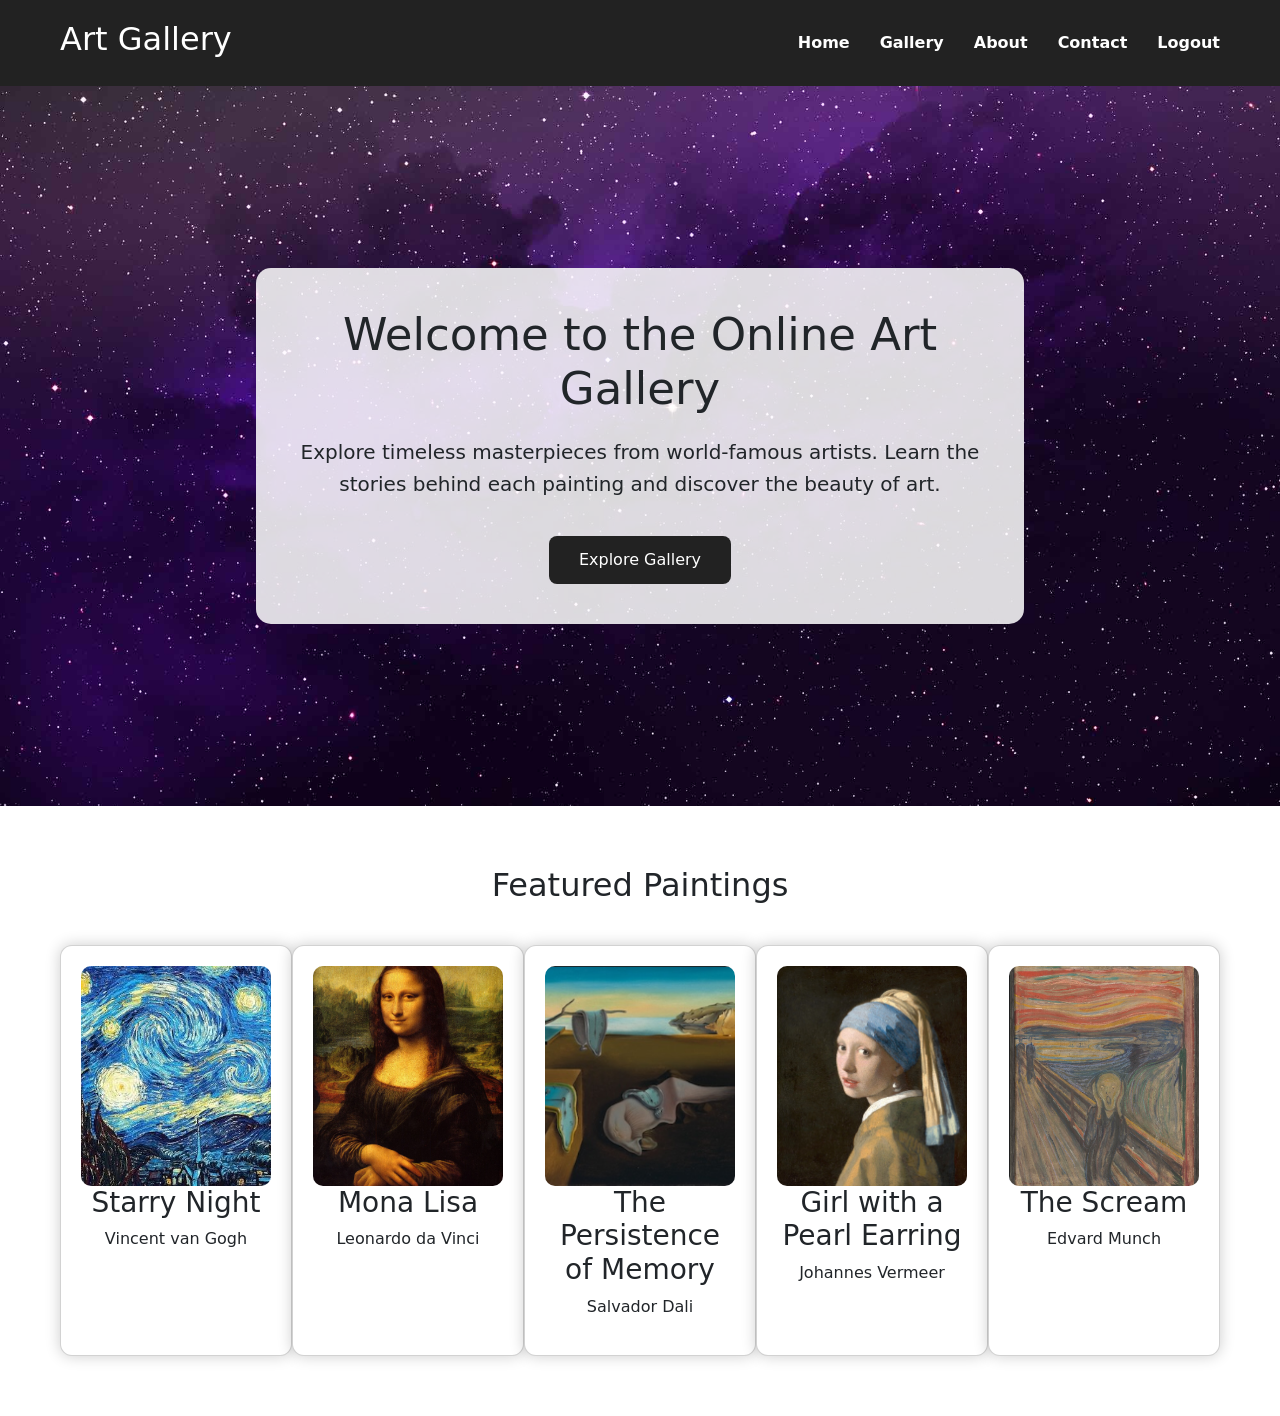
==== index.html @ c7852954 "Rename home.html to index.html" ====
<!DOCTYPE html>
<html lang="en">

<head>

<meta charset="UTF-8">

<meta name="viewport" content="width=device-width, initial-scale=1.0">

<title>Art Gallery | Home</title>

<link href="https://cdn.jsdelivr.net/npm/bootstrap@5.3.7/dist/css/bootstrap.min.css" rel="stylesheet">

<link rel="stylesheet" href="style.css">

</head>

<body>

<!-- Navigation Bar -->

<nav class="navbar">

    <h2>Art Gallery</h2>

    <ul>

        <li><a href="home.html">Home</a></li>

        <li><a href="gallery.html">Gallery</a></li>

        <li><a href="about.html">About</a></li>

        <li><a href="contact.html">Contact</a></li>

        <li><a href="index.html">Logout</a></li>

    </ul>

</nav>

<!-- Hero Section -->

<section class="hero">

    <div class="hero-content">

        <h1>Welcome to the Online Art Gallery</h1>

        <p>

            Explore timeless masterpieces from world-famous artists.
            Learn the stories behind each painting and discover the
            beauty of art.

        </p>

        <a href="gallery.html" class="explore-btn">

            Explore Gallery

        </a>

    </div>

</section>

<!-- Featured Paintings -->

<section class="featured">

<h2>Featured Paintings</h2>

<div class="cards">

<div class="card">

<img src="images/starrynight.jpg">

<h3>Starry Night</h3>

<p>Vincent van Gogh</p>

</div>

<div class="card">

<img src="images/monalisa.jpg">

<h3>Mona Lisa</h3>

<p>Leonardo da Vinci</p>

</div>

<div class="card">

<img src="images/persistence.png">

<h3>The Persistence of Memory</h3>

<p>Salvador Dali</p>

</div>

<div class="card">

<img src="images/pearlgirl.png">

<h3>Girl with a Pearl Earring</h3>

<p>Johannes Vermeer</p>

</div>
<div class="card">

<img src="images/scream.png">

<h3>The Scream</h3>

<p>Edvard Munch</p>

</div>

</div>

</section>

</body>

</html>
---- style.css ----
/* Background only for Login Page */

.login-page{

background-image:url("images/background.jpg");

background-size:cover;

background-position:center;

background-repeat:no-repeat;

height:100vh;

margin:0;

font-family:Arial, Helvetica, sans-serif;

}

/* Main Container */

.container{

height:100vh;

display:flex;

justify-content:space-between;

align-items:center;

padding:0 80px;

}

/* Left Side */

.left-content{

width:50%;

color:rgb(248, 243, 243);

}

.left-content h1{

font-size:60px;

margin-bottom:20px;

}

.left-content p{

font-size:20px;

line-height:35px;

}

/* Login Box */

.login-box{

width:360px;

background:rgba(255, 216, 230, 0.9);

padding:35px;

border-radius:12px;

box-shadow:0 0 20px rgba(0,0,0,.3);

}

.login-box h2{

text-align:center;

margin-bottom:30px;

}

.signup-text{

margin-top:20px;

text-align:center;

}

.signup-text a{

text-decoration:none;

font-weight:bold;

}
/* ---------- Navigation ---------- */

.navbar{

display:flex;

justify-content:space-between;

align-items:center;

padding:20px 60px;

background:#222;

color:white;

}

.navbar ul{

display:flex;

list-style:none;

gap:30px;

margin:0;

padding:0;

}

.navbar a{

color:white;

text-decoration:none;

font-weight:bold;

}

.navbar a:hover{

color:gold;

}

/* ---------- Hero Section ---------- */

.hero{

height:80vh;

background-image:url("images/background.jpg");

background-size:cover;

background-position:center;

display:flex;

justify-content:center;

align-items:center;

text-align:center;

}

.hero-content{

background:rgba(255,255,255,0.85);

padding:40px;

border-radius:15px;

width:60%;

}

.hero-content h1{

font-size:45px;

margin-bottom:20px;

}

.hero-content p{

font-size:20px;

line-height:32px;

}

.explore-btn{

display:inline-block;

margin-top:20px;

padding:12px 30px;

background:#222;

color:white;

text-decoration:none;

border-radius:8px;

}

.explore-btn:hover{

background:gold;

color:black;

}

/* ---------- Featured Section ---------- */

.featured{

padding:60px;

text-align:center;

}

.cards{

display:flex;

justify-content:space-around;

margin-top:40px;

}

.card{

width:300px;

padding:20px;

border-radius:12px;

box-shadow:0 0 15px rgba(0,0,0,.2);

transition:0.3s;

}

.card:hover{

transform:translateY(-8px);

}

.card img{

width:100%;

height:220px;

object-fit:cover;

border-radius:10px;

}
/* -------- Gallery Page -------- */

.gallery-heading{

text-align:center;

padding:50px 20px;

}

.gallery-heading h1{

font-size:45px;

margin-bottom:10px;

}

.gallery-heading p{

font-size:20px;

color:#555;

}

.gallery-container{

display:flex;

flex-wrap:wrap;

justify-content:center;

gap:20px;

padding:20px 50px 60px;

}

.gallery-card{

width:280px;

background:rgb(241, 236, 236);

border-radius:12px;

overflow:hidden;

box-shadow:0 5px 15px rgba(0,0,0,0.2);

transition:0.3s;

text-align:center;

}

.gallery-card:hover{

transform:translateY(-10px);

}

.gallery-card img{

width:100%;

height:260px;

object-fit:cover;

}

.gallery-card h3{

margin-top:15px;

}

.gallery-card p{

color:gray;

}

.view-btn{

display:inline-block;

margin:15px;

padding:10px 20px;

background:#222;

color:white;

text-decoration:none;

border-radius:8px;

}

.view-btn:hover{

background:gold;

color:black;

}
.about-section,
.contact-section{

width:80%;

margin:50px auto;

padding:40px;

background:white;

border-radius:10px;

box-shadow:0 0 15px rgba(0,0,0,0.2);

}

.about-section h1,
.contact-section h1{

text-align:center;

margin-bottom:25px;

}

.about-section p{

font-size:18px;

line-height:30px;

text-align:justify;

}
/* ---------- About Page ---------- */

.about{

width:80%;

margin:50px auto;

background:white;

padding:40px;

border-radius:12px;

box-shadow:0 5px 15px rgba(0,0,0,0.2);

}

.about h1{

text-align:center;

margin-bottom:25px;

font-size:40px;

}

.about p{

font-size:18px;

line-height:30px;

text-align:justify;

margin-bottom:20px;

}

/* ---------- Footer ---------- */

footer{

background:#222;

color:white;

text-align:center;

padding:20px;

margin-top:40px;

}
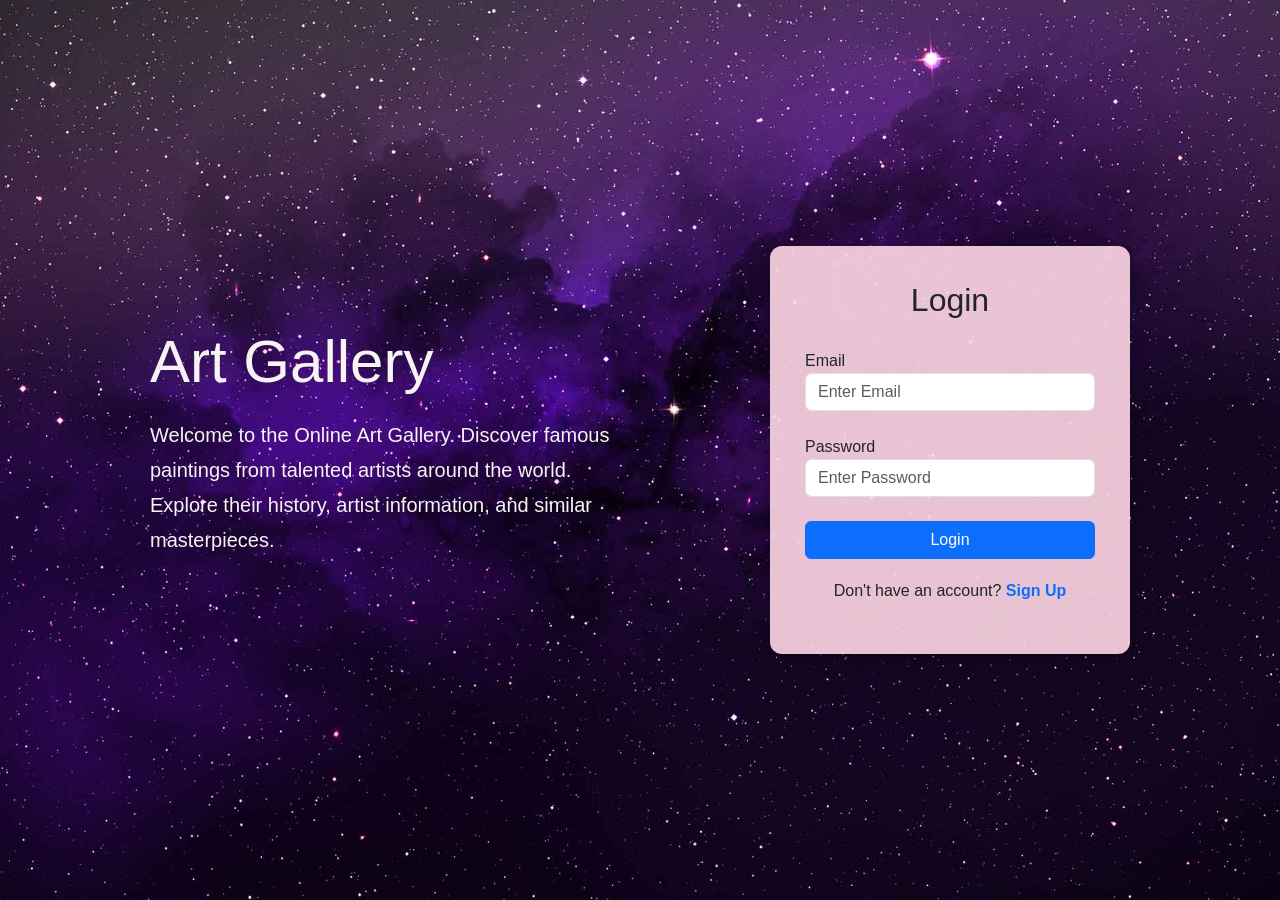
==== commit 2d359c0e: "Rename login.html to index.html" ====
--- a/index.html
+++ b/index.html
@@ -7,7 +7,7 @@
 
 <meta name="viewport" content="width=device-width, initial-scale=1.0">
 
-<title>Art Gallery | Home</title>
+<title>Art Gallery | Login</title>
 
 <link href="https://cdn.jsdelivr.net/npm/bootstrap@5.3.7/dist/css/bootstrap.min.css" rel="stylesheet">
 
@@ -15,116 +15,74 @@
 
 </head>
 
-<body>
+<body class="login-page">
 
-<!-- Navigation Bar -->
+<div class="container">
 
-<nav class="navbar">
+    <div class="left-content">
 
-    <h2>Art Gallery</h2>
-
-    <ul>
-
-        <li><a href="home.html">Home</a></li>
-
-        <li><a href="gallery.html">Gallery</a></li>
-
-        <li><a href="about.html">About</a></li>
-
-        <li><a href="contact.html">Contact</a></li>
-
-        <li><a href="index.html">Logout</a></li>
-
-    </ul>
-
-</nav>
-
-<!-- Hero Section -->
-
-<section class="hero">
-
-    <div class="hero-content">
-
-        <h1>Welcome to the Online Art Gallery</h1>
+        <h1>Art Gallery</h1>
 
         <p>
 
-            Explore timeless masterpieces from world-famous artists.
-            Learn the stories behind each painting and discover the
-            beauty of art.
+            Welcome to the Online Art Gallery.
+
+            Discover famous paintings from talented artists around the world.
+
+            Explore their history, artist information, and similar masterpieces.
 
         </p>
 
-        <a href="gallery.html" class="explore-btn">
+    </div>
 
-            Explore Gallery
+    <div class="login-box">
 
-        </a>
+        <h2>Login</h2>
+
+        <form action="index.html">
+
+            <label>Email</label>
+
+            <input
+            type="email"
+            class="form-control"
+            placeholder="Enter Email">
+
+            <br>
+
+            <label>Password</label>
+
+            <input
+            type="password"
+            class="form-control"
+            placeholder="Enter Password">
+
+            <br>
+
+            <button
+            class="btn btn-primary w-100">
+
+            Login
+
+            </button>
+
+        </form>
+
+        <p class="signup-text">
+
+            Don't have an account?
+
+            <a href="signup.html">
+
+            Sign Up
+
+            </a>
+
+        </p>
 
     </div>
 
-</section>
-
-<!-- Featured Paintings -->
-
-<section class="featured">
-
-<h2>Featured Paintings</h2>
-
-<div class="cards">
-
-<div class="card">
-
-<img src="images/starrynight.jpg">
-
-<h3>Starry Night</h3>
-
-<p>Vincent van Gogh</p>
-
 </div>
-
-<div class="card">
-
-<img src="images/monalisa.jpg">
-
-<h3>Mona Lisa</h3>
-
-<p>Leonardo da Vinci</p>
-
-</div>
-
-<div class="card">
-
-<img src="images/persistence.png">
-
-<h3>The Persistence of Memory</h3>
-
-<p>Salvador Dali</p>
-
-</div>
-
-<div class="card">
-
-<img src="images/pearlgirl.png">
-
-<h3>Girl with a Pearl Earring</h3>
-
-<p>Johannes Vermeer</p>
-
-</div>
-<div class="card">
-
-<img src="images/scream.png">
-
-<h3>The Scream</h3>
-
-<p>Edvard Munch</p>
-
-</div>
-
-</div>
-
-</section>
 
 </body>
 
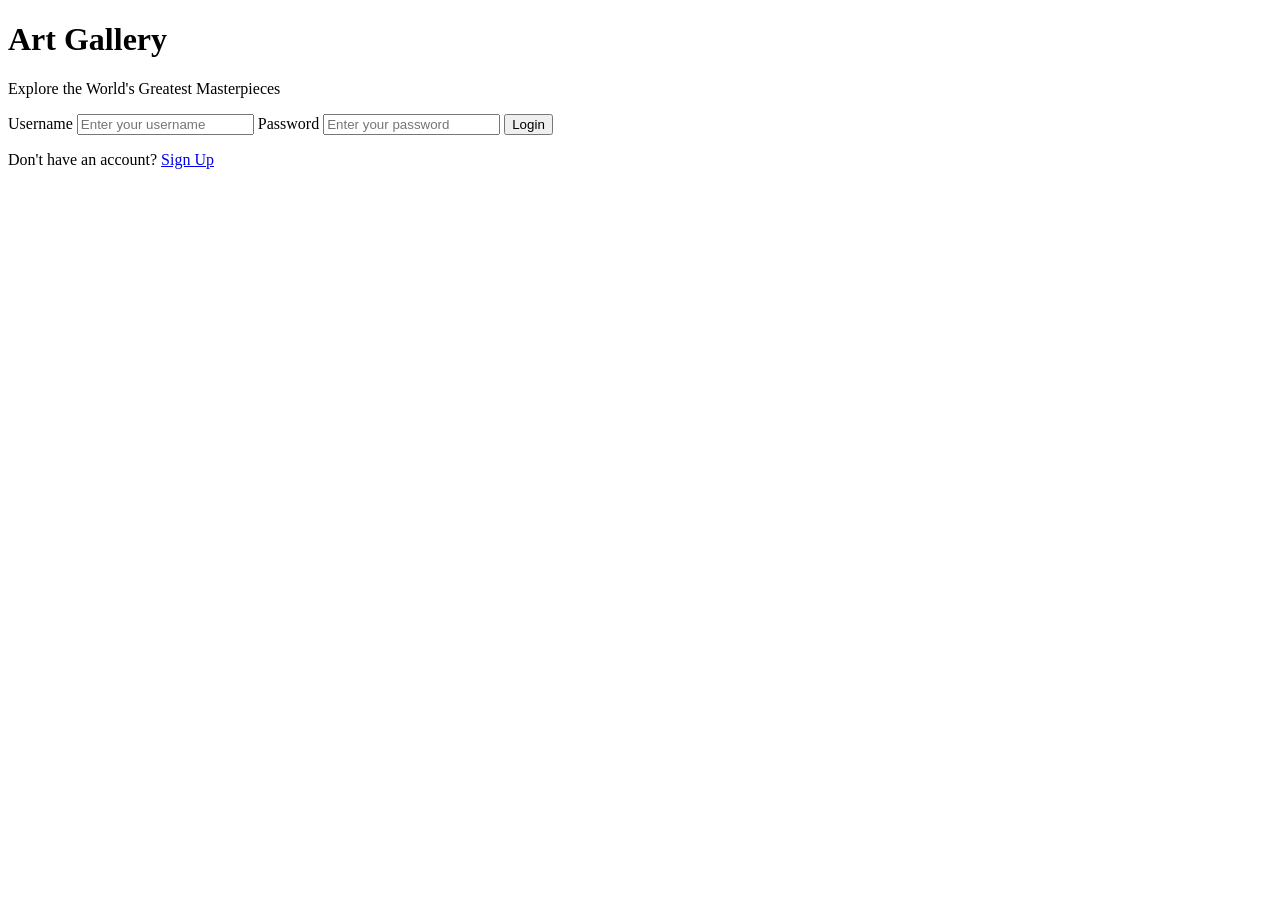
==== commit 56ae7c7e: "Update index.html" ====
--- a/index.html
+++ b/index.html
@@ -1,89 +1,47 @@
 <!DOCTYPE html>
 <html lang="en">
-
 <head>
-
-<meta charset="UTF-8">
-
-<meta name="viewport" content="width=device-width, initial-scale=1.0">
-
-<title>Art Gallery | Login</title>
-
-<link href="https://cdn.jsdelivr.net/npm/bootstrap@5.3.7/dist/css/bootstrap.min.css" rel="stylesheet">
-
-<link rel="stylesheet" href="style.css">
-
+    <meta charset="UTF-8">
+    <meta name="viewport" content="width=device-width, initial-scale=1.0">
+    <title>Art Gallery - Login</title>
+    <link rel="stylesheet" href="css/style.css">
 </head>
 
-<body class="login-page">
+<body>
 
-<div class="container">
-
-    <div class="left-content">
+    <div class="login-container">
 
         <h1>Art Gallery</h1>
+        <p class="subtitle">Explore the World's Greatest Masterpieces</p>
 
-        <p>
+        <form action="home.html">
 
-            Welcome to the Online Art Gallery.
+            <label for="username">Username</label>
+            <input
+                type="text"
+                id="username"
+                name="username"
+                placeholder="Enter your username"
+                required>
 
-            Discover famous paintings from talented artists around the world.
+            <label for="password">Password</label>
+            <input
+                type="password"
+                id="password"
+                name="password"
+                placeholder="Enter your password"
+                required>
 
-            Explore their history, artist information, and similar masterpieces.
+            <input type="submit" value="Login" class="btn">
 
+        </form>
+
+        <p class="signup-link">
+            Don't have an account?
+            <a href="signup.html">Sign Up</a>
         </p>
 
     </div>
 
-    <div class="login-box">
-
-        <h2>Login</h2>
-
-        <form action="index.html">
-
-            <label>Email</label>
-
-            <input
-            type="email"
-            class="form-control"
-            placeholder="Enter Email">
-
-            <br>
-
-            <label>Password</label>
-
-            <input
-            type="password"
-            class="form-control"
-            placeholder="Enter Password">
-
-            <br>
-
-            <button
-            class="btn btn-primary w-100">
-
-            Login
-
-            </button>
-
-        </form>
-
-        <p class="signup-text">
-
-            Don't have an account?
-
-            <a href="signup.html">
-
-            Sign Up
-
-            </a>
-
-        </p>
-
-    </div>
-
-</div>
-
 </body>
-
 </html>
